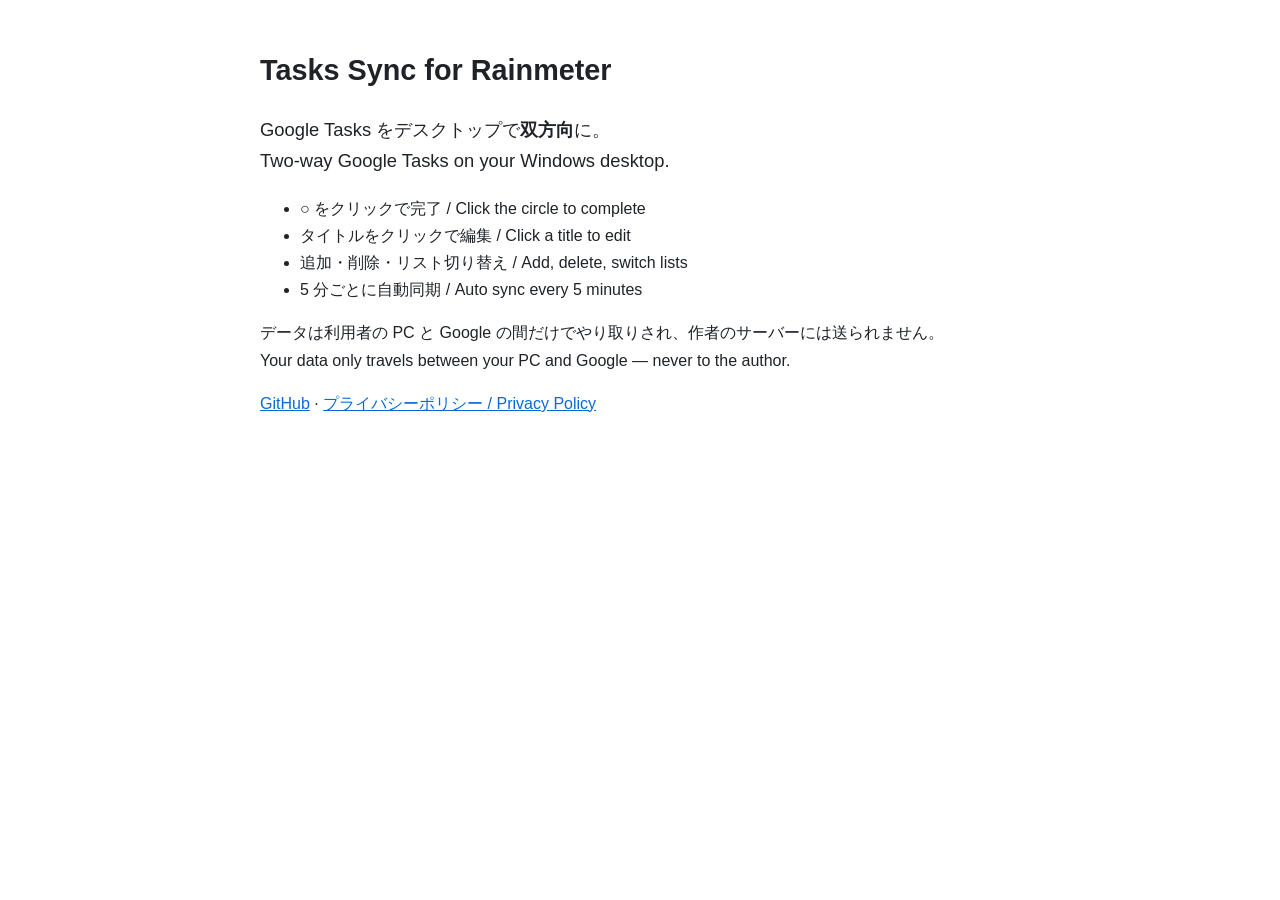
==== docs/index.html @ 5cc7e820 "Tasks Sync for Rainmeter v0.1.0 Two-way Google Tasks skin: complete, add, edit, delete, switch lists" ====
<!doctype html>
<html lang="ja">
<head>
<meta charset="utf-8">
<meta name="viewport" content="width=device-width, initial-scale=1">
<title>Tasks Sync for Rainmeter</title>
<link rel="stylesheet" href="style.css">
</head>
<body>
<main>
<h1>Tasks Sync for Rainmeter</h1>
<p class="lead">Google Tasks をデスクトップで<strong>双方向</strong>に。<br>
<span lang="en">Two-way Google Tasks on your Windows desktop.</span></p>

<ul>
<li>○ をクリックで完了 / Click the circle to complete</li>
<li>タイトルをクリックで編集 / Click a title to edit</li>
<li>追加・削除・リスト切り替え / Add, delete, switch lists</li>
<li>5 分ごとに自動同期 / Auto sync every 5 minutes</li>
</ul>

<p>データは利用者の PC と Google の間だけでやり取りされ、作者のサーバーには送られません。<br>
<span lang="en">Your data only travels between your PC and Google — never to the author.</span></p>

<p>
<a href="https://github.com/atsushi4649/tasks-sync-rainmeter">GitHub</a> ·
<a href="privacy.html">プライバシーポリシー / Privacy Policy</a>
</p>
</main>
</body>
</html>
---- docs/style.css ----
:root { --bg: #ffffff; --fg: #1f2328; --muted: #656d76; --link: #0969da; --line: #d0d7de; }
@media (prefers-color-scheme: dark) {
  :root { --bg: #0d1117; --fg: #e6edf3; --muted: #8d96a0; --link: #4493f8; --line: #30363d; }
}
body { margin: 0; background: var(--bg); color: var(--fg);
  font-family: "Segoe UI", "Yu Gothic UI", "Hiragino Sans", sans-serif; line-height: 1.7; }
main { max-width: 760px; margin: 0 auto; padding: 32px 16px 64px; }
a { color: var(--link); }
h1 { font-size: 1.8rem; margin: 0.5em 0 0.3em; }
h2 { font-size: 1.15rem; margin-top: 1.8em; }
.lead { font-size: 1.15rem; }
.muted { color: var(--muted); }
code { font-size: 0.9em; }
hr { border: 0; border-top: 1px solid var(--line); margin: 48px 0; }
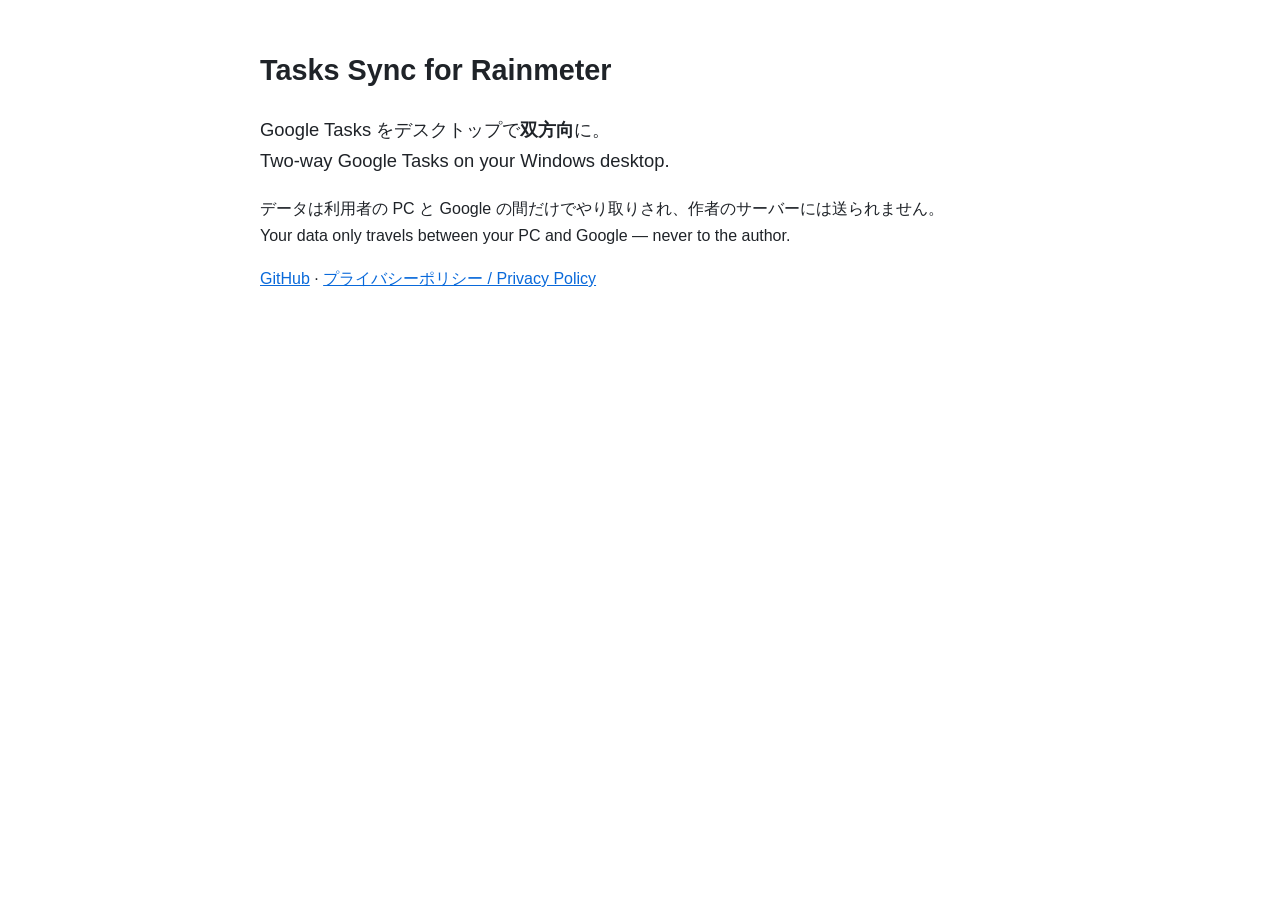
==== commit c4ab0879: "Remove usage list from homepage Co-Authored-By: Claude Opus 5.5 <noreply@anthropic.com>" ====
--- a/docs/index.html
+++ b/docs/index.html
@@ -12,13 +12,6 @@
 <p class="lead">Google Tasks をデスクトップで<strong>双方向</strong>に。<br>
 <span lang="en">Two-way Google Tasks on your Windows desktop.</span></p>
 
-<ul>
-<li>○ をクリックで完了 / Click the circle to complete</li>
-<li>タイトルをクリックで編集 / Click a title to edit</li>
-<li>追加・削除・リスト切り替え / Add, delete, switch lists</li>
-<li>5 分ごとに自動同期 / Auto sync every 5 minutes</li>
-</ul>
-
 <p>データは利用者の PC と Google の間だけでやり取りされ、作者のサーバーには送られません。<br>
 <span lang="en">Your data only travels between your PC and Google — never to the author.</span></p>
 
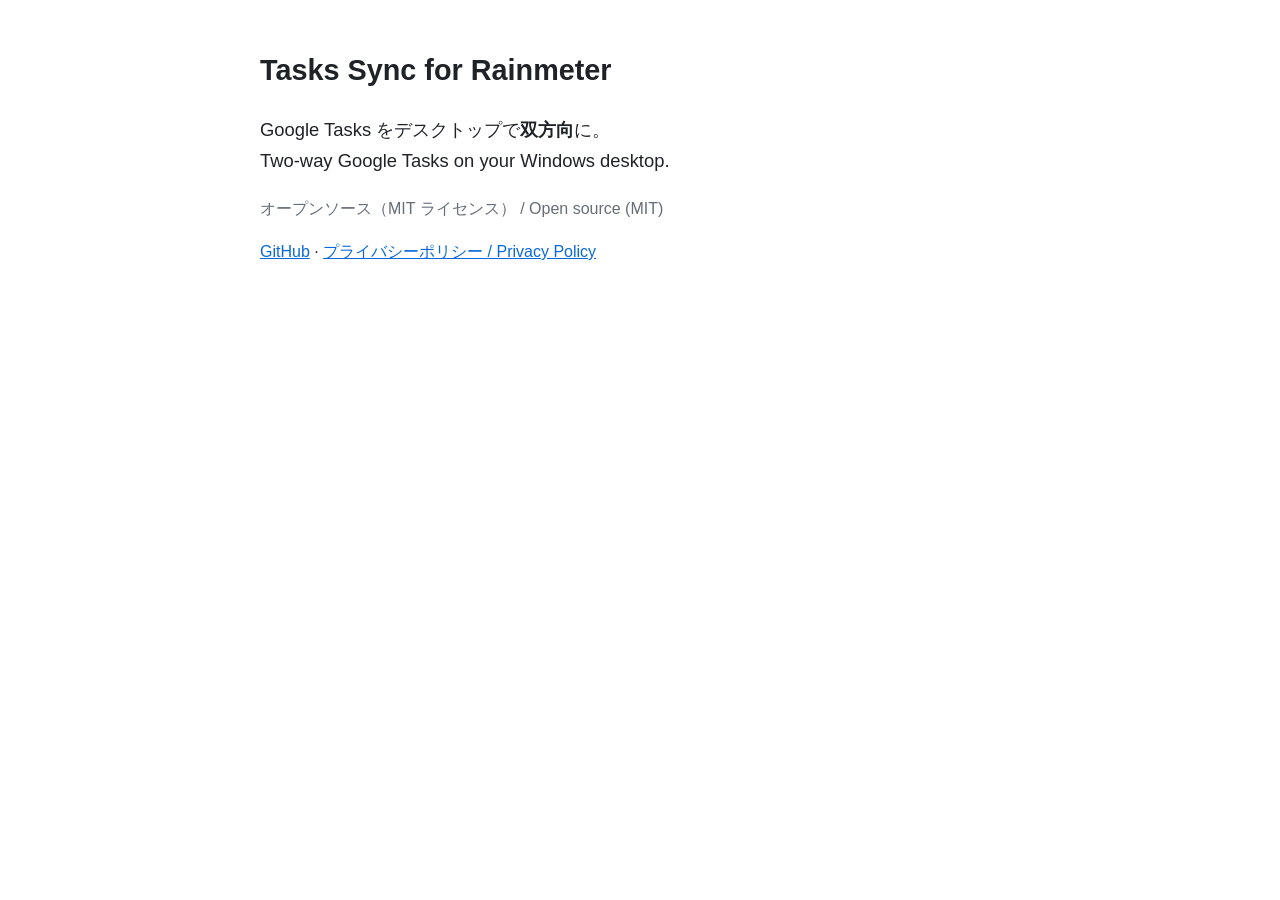
==== commit 8c942a0f: "Simplify homepage wording Co-Authored-By: Claude Opus 5.5 <noreply@anthropic.com>" ====
--- a/docs/index.html
+++ b/docs/index.html
@@ -12,8 +12,7 @@
 <p class="lead">Google Tasks をデスクトップで<strong>双方向</strong>に。<br>
 <span lang="en">Two-way Google Tasks on your Windows desktop.</span></p>
 
-<p>データは利用者の PC と Google の間だけでやり取りされ、作者のサーバーには送られません。<br>
-<span lang="en">Your data only travels between your PC and Google — never to the author.</span></p>
+<p class="muted">オープンソース（MIT ライセンス） / Open source (MIT)</p>
 
 <p>
 <a href="https://github.com/atsushi4649/tasks-sync-rainmeter">GitHub</a> ·
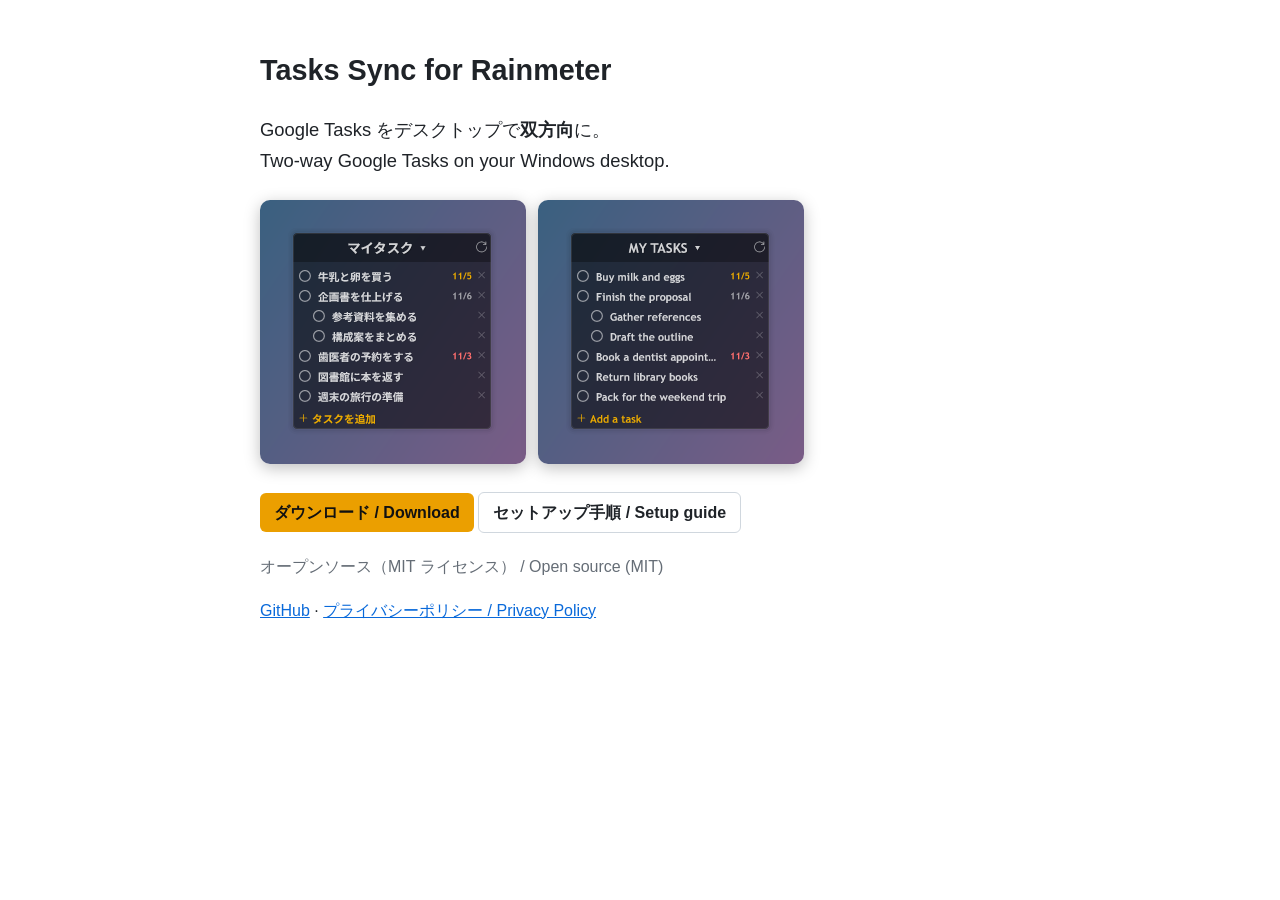
==== commit aee150eb: "Add screenshots and download button; nicer demo data; default width 210 Co-Authored-By: Claude Opus " ====
--- a/docs/index.html
+++ b/docs/index.html
@@ -12,6 +12,16 @@
 <p class="lead">Google Tasks をデスクトップで<strong>双方向</strong>に。<br>
 <span lang="en">Two-way Google Tasks on your Windows desktop.</span></p>
 
+<div class="shots">
+<img src="screenshot-ja.png" width="266" height="264" alt="Tasks Sync のスクリーンショット（日本語）">
+<img src="screenshot-en.png" width="266" height="264" alt="Tasks Sync screenshot (English)">
+</div>
+
+<p>
+<a class="btn" href="https://github.com/atsushi4649/tasks-sync-rainmeter/releases/latest">ダウンロード / Download</a>
+<a class="btn secondary" href="setup.html">セットアップ手順 / Setup guide</a>
+</p>
+
 <p class="muted">オープンソース（MIT ライセンス） / Open source (MIT)</p>
 
 <p>
--- a/docs/style.css
+++ b/docs/style.css
@@ -12,3 +12,10 @@
 .muted { color: var(--muted); }
 code { font-size: 0.9em; }
 hr { border: 0; border-top: 1px solid var(--line); margin: 48px 0; }
+a.btn { display: inline-block; margin: 4px 0; padding: 6px 14px; border-radius: 6px;
+  background: #eb9f00; color: #111; font-weight: 600; text-decoration: none; }
+a.btn:hover { background: #ffb31a; }
+a.btn.secondary { background: transparent; color: var(--fg); border: 1px solid var(--line); }
+a.btn.secondary:hover { border-color: var(--muted); }
+.shots { display: flex; flex-wrap: wrap; gap: 12px; margin: 24px 0; }
+.shots img { max-width: 100%; height: auto; border-radius: 10px; box-shadow: 0 4px 16px rgba(0,0,0,.25); }
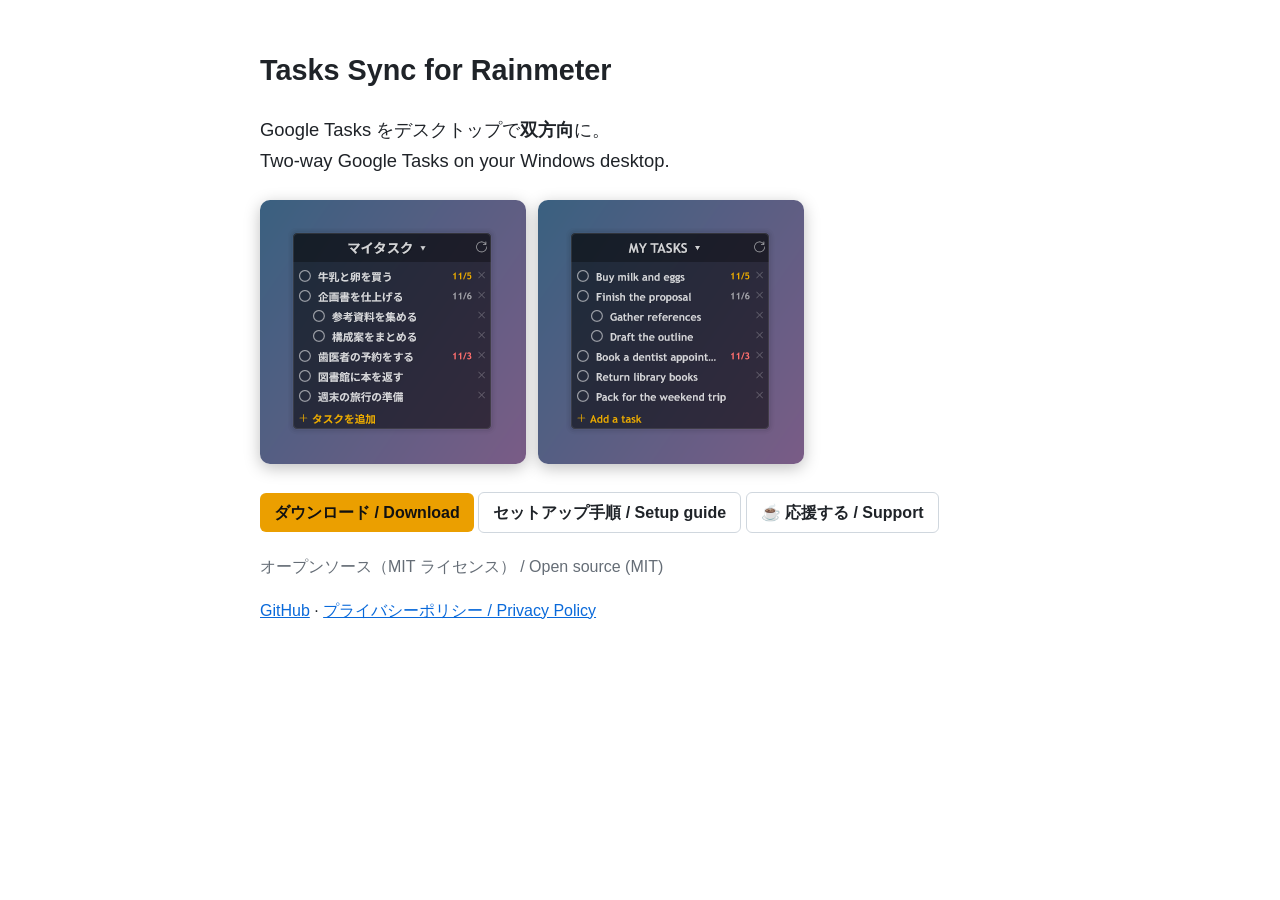
==== commit 5df100b3: "Add Ko-fi support links (FUNDING.yml, README, homepage, skin context menu) Co-Authored-By: Claude Op" ====
--- a/docs/index.html
+++ b/docs/index.html
@@ -20,6 +20,7 @@
 <p>
 <a class="btn" href="https://github.com/atsushi4649/tasks-sync-rainmeter/releases/latest">ダウンロード / Download</a>
 <a class="btn secondary" href="setup.html">セットアップ手順 / Setup guide</a>
+<a class="btn secondary" href="https://ko-fi.com/atsushi4649" target="_blank">☕ 応援する / Support</a>
 </p>
 
 <p class="muted">オープンソース（MIT ライセンス） / Open source (MIT)</p>
